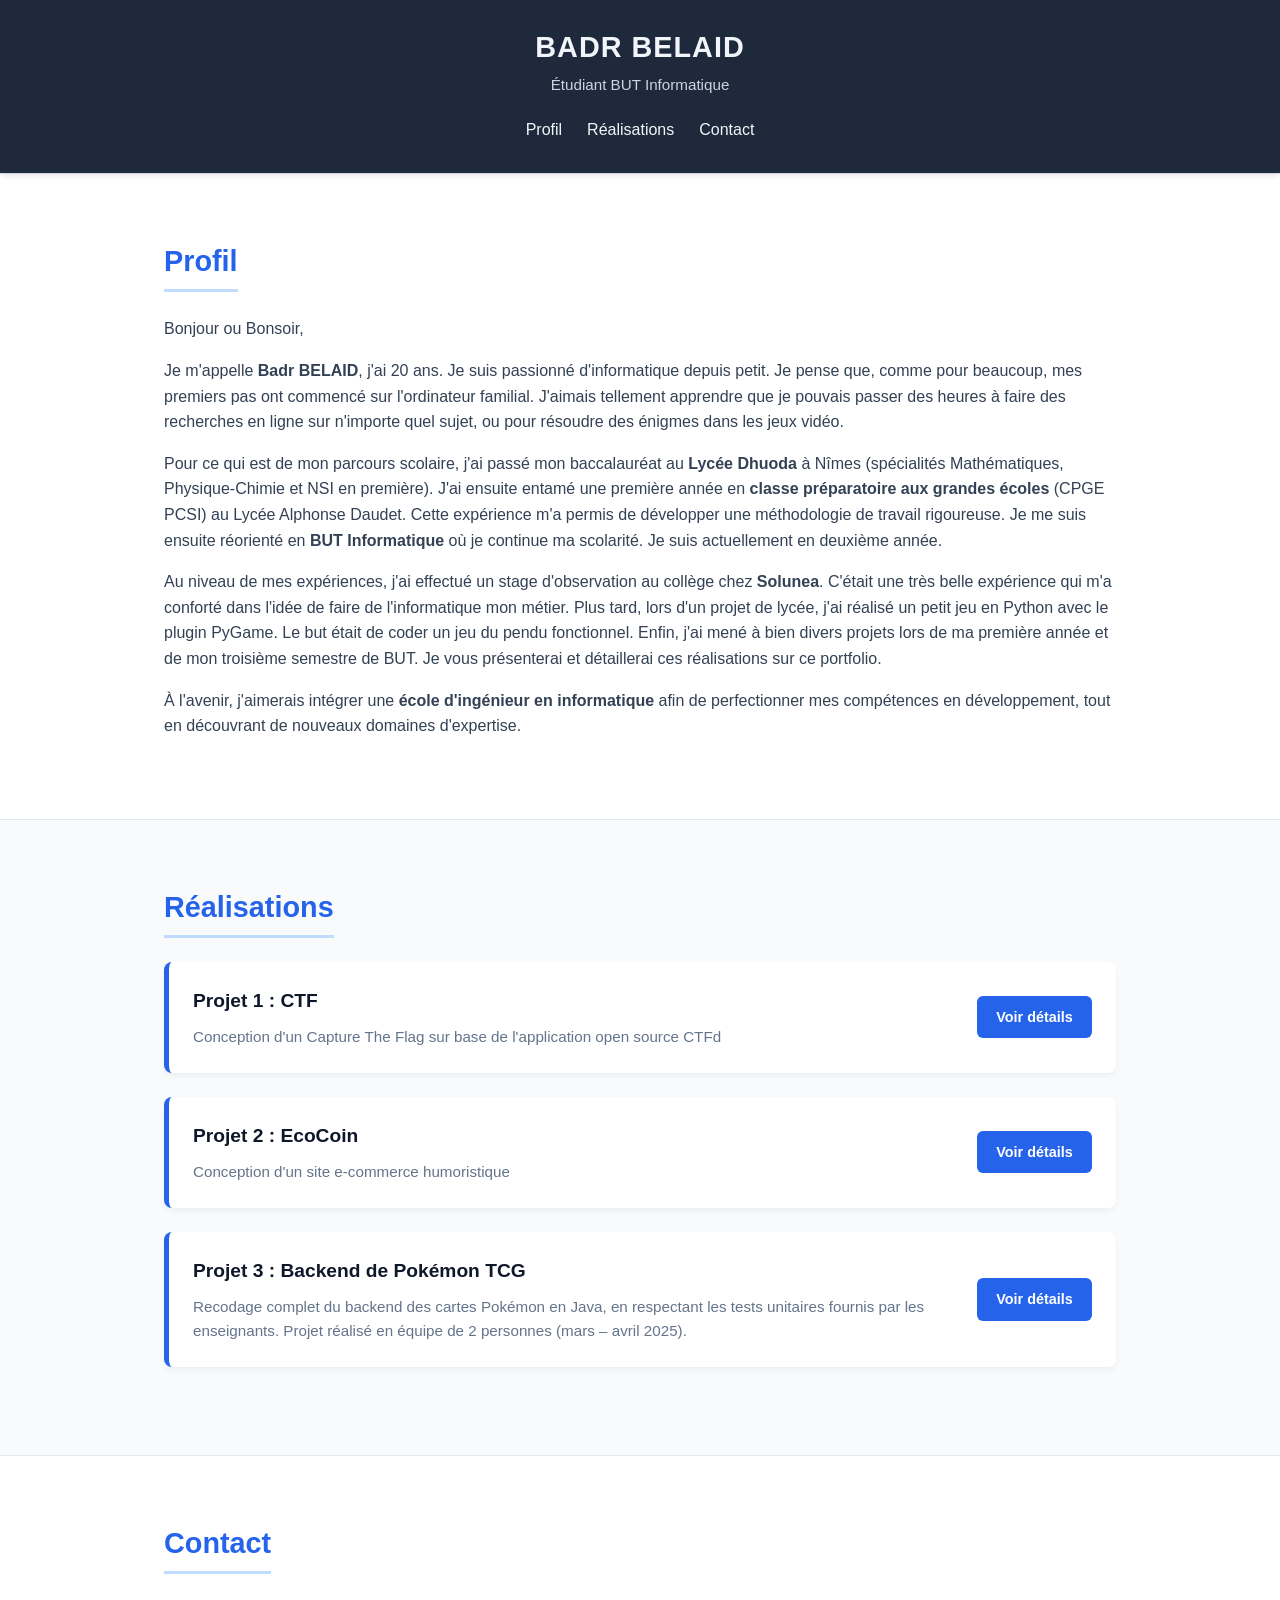
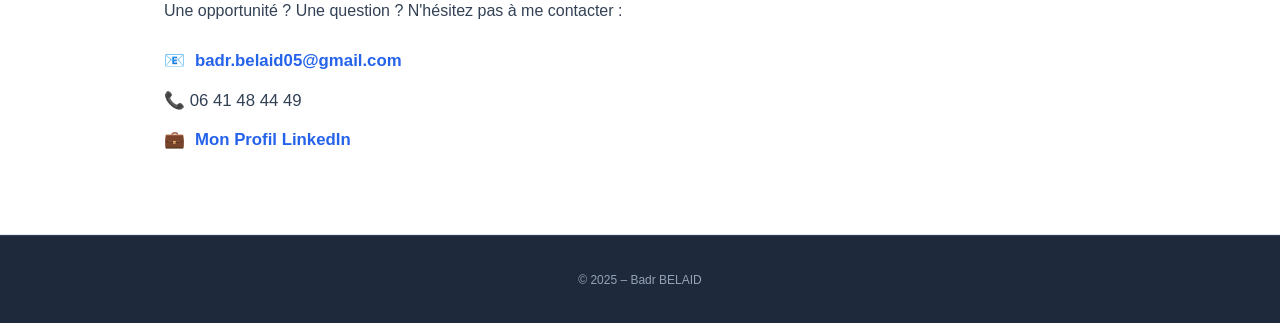
==== index.html @ 906e1cc4 "Add files via upload" ====
<!DOCTYPE html>
<html lang="fr">
<head>
  <meta charset="UTF-8" />
  <title>Portfolio – Badr BELAID</title>
  <meta name="viewport" content="width=device-width, initial-scale=1.0" />
  <link rel="stylesheet" href="style.css">
</head>
<body>

<header class="header">
  <div class="inner">
    <h1 class="site-title">Badr BELAID</h1>
    <p class="site-subtitle">Étudiant BUT Informatique</p>
    <nav class="nav">
      <a href="#about">Profil</a>
      <a href="#work">Réalisations</a>
      <a href="#contact">Contact</a>
    </nav>
  </div>
</header>

<main>
<section id="about" class="block block-alt">
    <div class="inner">
      <h2>Profil</h2>
      
      <p>Bonjour ou Bonsoir,</p>

      <p>
        Je m'appelle <strong>Badr BELAID</strong>, j'ai 20 ans.
        Je suis passionné d'informatique depuis petit. Je pense que, comme pour beaucoup, mes premiers pas ont commencé sur l'ordinateur familial. 
        J'aimais tellement apprendre que je pouvais passer des heures à faire des recherches en ligne sur n'importe quel sujet, ou pour résoudre des énigmes dans les jeux vidéo.
      </p>

      <p>
        Pour ce qui est de mon parcours scolaire, j'ai passé mon baccalauréat au <strong>Lycée Dhuoda</strong> à Nîmes (spécialités Mathématiques, Physique-Chimie et NSI en première).
        J'ai ensuite entamé une première année en <strong>classe préparatoire aux grandes écoles</strong> (CPGE PCSI) au Lycée Alphonse Daudet. Cette expérience m'a permis de développer une méthodologie de travail rigoureuse.
        Je me suis ensuite réorienté en <strong>BUT Informatique</strong> où je continue ma scolarité. Je suis actuellement en deuxième année.
      </p>

      <p>
        Au niveau de mes expériences, j'ai effectué un stage d'observation au collège chez <strong>Solunea</strong>. C'était une très belle expérience qui m'a conforté dans l'idée de faire de l'informatique mon métier.
        Plus tard, lors d'un projet de lycée, j'ai réalisé un petit jeu en Python avec le plugin PyGame. Le but était de coder un jeu du pendu fonctionnel.
        Enfin, j'ai mené à bien divers projets lors de ma première année et de mon troisième semestre de BUT.
        Je vous présenterai et détaillerai ces réalisations sur ce portfolio.
      </p>

      <p>
        À l'avenir, j'aimerais intégrer une <strong>école d'ingénieur en informatique</strong> afin de perfectionner mes compétences en développement, tout en découvrant de nouveaux domaines d'expertise.
      </p>
    </div>
  </section>

  <section id="work" class="block">
    <div class="inner">
      <h2>Réalisations</h2>

      <article class="project-line">
        <div>
          <h3>Projet 1 : CTF</h3>
          <p>Conception d'un Capture The Flag sur base de l'application open source CTFd</p>
        </div>
        <a href="project1.html">Voir détails</a>
      </article>

      <article class="project-line">
        <div>
          <h3>Projet 2 : EcoCoin</h3>
          <p>Conception d'un site e-commerce humoristique</p>
        </div>
        <a href="project2.html">Voir détails</a>
      </article>

      <article class="project-line">
        <div>
          <h3>Projet 3 : Backend de Pokémon TCG</h3>
          <p>Recodage complet du backend des cartes Pokémon en Java, en respectant les tests unitaires fournis par les enseignants. Projet réalisé en équipe de 2 personnes (mars – avril 2025).</p>
        </div>
        <a href="project3.html">Voir détails</a>
      </article>

  </section>

  <section id="contact" class="block block-alt">
    <div class="inner">
      <h2>Contact</h2>
      <p>Une opportunité ? Une question ? N'hésitez pas à me contacter :</p>
      <ul class="contact-simple">
        <li>📧 <a href="mailto:badr.belaid05@gmail.com">badr.belaid05@gmail.com</a></li>
        <li>📞 06 41 48 44 49</li>
        <li>💼 <a href="https://www.linkedin.com/in/badr-belaid-394566289/" target="_blank">Mon Profil LinkedIn</a></li>
      </ul>
    </div>
  </section>
</main>

<footer class="footer">
  <small>© 2025 – Badr BELAID</small>
</footer>

</body>
</html>
---- style.css ----
/* =========================================
   1. VARIABLES & RESET (La base du design)
   ========================================= */
:root {
  /* Charte graphique */
  --primary: #2563eb;       /* Bleu "Tech" */
  --primary-dark: #1d4ed8;  /* Bleu plus foncé pour le survol */
  --text-main: #334155;     /* Gris foncé pour le texte */
  --text-light: #64748b;    /* Gris clair pour les détails */
  --bg-body: #f8fafc;       /* Fond de page très clair */
  --bg-card: #ffffff;       /* Fond des cartes (blanc) */
  --header-bg: #1e293b;     /* Header sombre */
  --header-text: #f1f5f9;   /* Texte du header */
}

/* On remet les marges à zéro pour tous les navigateurs */
* {
  box-sizing: border-box;
  margin: 0;
  padding: 0;
}
html{
  scroll-behavior: smooth;
  scroll-padding-top: 130px;
}

/* =========================================
   2. GLOBAL LAYOUT
   ========================================= */
body {
  font-family: 'Segoe UI', Roboto, Helvetica, Arial, sans-serif;
  line-height: 1.6;
  color: var(--text-main);
  background-color: var(--bg-body);
  /* Permet au footer de rester en bas même si la page est vide */
  display: flex;
  flex-direction: column;
  min-height: 100vh;
}

/* Le conteneur qui centre tout le contenu au milieu de l'écran */
.inner {
  max-width: 1000px;
  margin: 0 auto;
  padding: 0 1.5rem; /* Petite marge sur les côtés pour mobile */
}

/* Liens par défaut */
a {
  text-decoration: none;
  color: inherit;
  transition: 0.3s;
}

/* =========================================
   3. HEADER & NAVIGATION
   ========================================= */
.header {
  background-color: var(--header-bg);
  color: var(--header-text);
  padding: 1.5rem 0;
  position: sticky; /* Le menu reste collé en haut */
  top: 0;
  z-index: 1000;
  box-shadow: 0 4px 6px -1px rgba(0, 0, 0, 0.1);
  text-align: center;
}

.site-title {
  font-size: 1.8rem;
  font-weight: 700;
  letter-spacing: 1px;
  text-transform: uppercase;
  margin-bottom: 0.2rem;
}

.site-subtitle {
  font-size: 0.95rem;
  color: #cbd5e1; /* Gris très clair */
  margin-bottom: 1.2rem;
  font-weight: 300;
}

/* Barre de navigation */
.nav {
  display: flex;
  justify-content: center;
  gap: 25px;
}

.nav a {
  font-size: 1rem;
  font-weight: 500;
  padding-bottom: 5px;
  border-bottom: 2px solid transparent;
}

.nav a:hover {
  color: #60a5fa; /* Bleu clair au survol */
  border-bottom-color: #60a5fa;
}

/* =========================================
   4. SECTIONS & TYPOGRAPHIE
   ========================================= */
main {
  flex: 1; /* Pousse le footer vers le bas */
}

.block {
  padding: 4rem 0;
}

/* Section avec fond blanc pour alterner */
.block-alt {
  background-color: var(--bg-card);
  border-top: 1px solid #e2e8f0;
  border-bottom: 1px solid #e2e8f0;
}

h2 {
  color: var(--primary);
  font-size: 1.8rem;
  margin-bottom: 1.5rem;
  display: inline-block;
  border-bottom: 3px solid #bfdbfe; /* Petit soulignement bleu pâle */
  padding-bottom: 5px;
}

h3 {
  color: #0f172a;
  font-size: 1.25rem;
  margin-bottom: 0.5rem;
  font-weight: 600;
}

p {
  margin-bottom: 1rem;
  max-width: 100%; /* Évite les lignes de texte trop longues à lire */
}

ul {
  padding-left: 1.5rem;
  margin-bottom: 1rem;
}

/* =========================================
   5. COMPOSANT : CARTE PROJET (.project-line)
   ========================================= */
.project-line {
  background: var(--bg-card);
  padding: 1.5rem;
  margin-bottom: 1.5rem;
  border-radius: 8px; /* Coins arrondis */
  box-shadow: 0 4px 6px -1px rgba(0, 0, 0, 0.05); /* Ombre douce */
  border-left: 5px solid var(--primary); /* La barre bleue à gauche */
  
  display: flex;
  justify-content: space-between;
  align-items: center;
  transition: transform 0.2s ease, box-shadow 0.2s ease;
}

/* Animation au survol de la souris */
.project-line:hover {
  transform: translateY(-4px); /* La carte monte un peu */
  box-shadow: 0 10px 15px -3px rgba(0, 0, 0, 0.1);
}

.project-line h3 {
  margin-top: 0;
  font-size: 1.2rem;
}

.project-line p {
  margin-bottom: 0;
  color: var(--text-light);
  font-size: 0.95rem;
}

/* Le bouton "Voir détails" */
.project-line a {
  background-color: var(--primary);
  color: white;
  padding: 0.6rem 1.2rem;
  border-radius: 6px;
  font-weight: 600;
  font-size: 0.9rem;
  white-space: nowrap; /* Empêche le texte du bouton de passer à la ligne */
  margin-left: 1.5rem;
}

.project-line a:hover {
  background-color: var(--primary-dark);
}

/* =========================================
   6. CONTACT & FOOTER
   ========================================= */
.contact-simple {
  list-style: none;
  padding: 0;
  margin-top: 1.5rem;
}

.contact-simple li {
  margin-bottom: 0.8rem;
  font-size: 1.05rem;
  display: flex;
  align-items: center;
  gap: 10px;
}

.contact-simple a {
  color: var(--primary);
  font-weight: 600;
}

.contact-simple a:hover {
  text-decoration: underline;
}

.footer {
  background-color: var(--header-bg);
  color: #94a3b8;
  text-align: center;
  padding: 2rem 1rem;
  font-size: 0.9rem;
  margin-top: auto;
  border-top: 1px solid #334155;
}

/* =========================================
   7. IMAGES DANS LES PROJETS
   ========================================= */
img {
  max-width: 100%;
  height: auto;
  border-radius: 4px;
}

/* Bouton rouge pour la vidéo */
.button-red {
  background-color: #e74c3c; /* Rouge vif */
  color: #ffffff; /* Texte blanc */
  border: none;
  padding: 12px 24px;
  font-size: 16px;
  font-weight: bold;
  border-radius: 6px;
  cursor: pointer;
  transition: background-color 0.3s, transform 0.2s;
  text-decoration: none; /* Si utilisé dans un <a> */
}

.button-red:hover {
  background-color: #c0392b; /* Rouge un peu plus foncé au survol */
  transform: scale(1.05); /* Légère animation */
}

.screenshots {
  display: flex;
  flex-wrap: wrap;
  gap: 16px;
  justify-content: center;
  margin-top: 16px;
}

.screenshots img {
  max-width: 100%;
  width: 300px;
  border-radius: 8px;
  box-shadow: 0 4px 8px rgba(0,0,0,0.2);
}

/* =========================================
   8. RESPONSIVE (MOBILE)
   ========================================= */
@media (max-width: 600px) {
  /* Le menu devient plus petit */
  .site-title { font-size: 1.5rem; }
  .nav { gap: 15px; flex-wrap: wrap; }
  
  /* Les cartes projets passent en colonne */
  .project-line {
    flex-direction: column;
    align-items: flex-start;
  }
  
  .project-line a {
    margin-left: 0;
    margin-top: 1rem;
    width: 100%; /* Bouton pleine largeur sur mobile */
    text-align: center;
  }

  .header { padding: 1rem 0; }
  .block { padding: 2.5rem 0; }
}
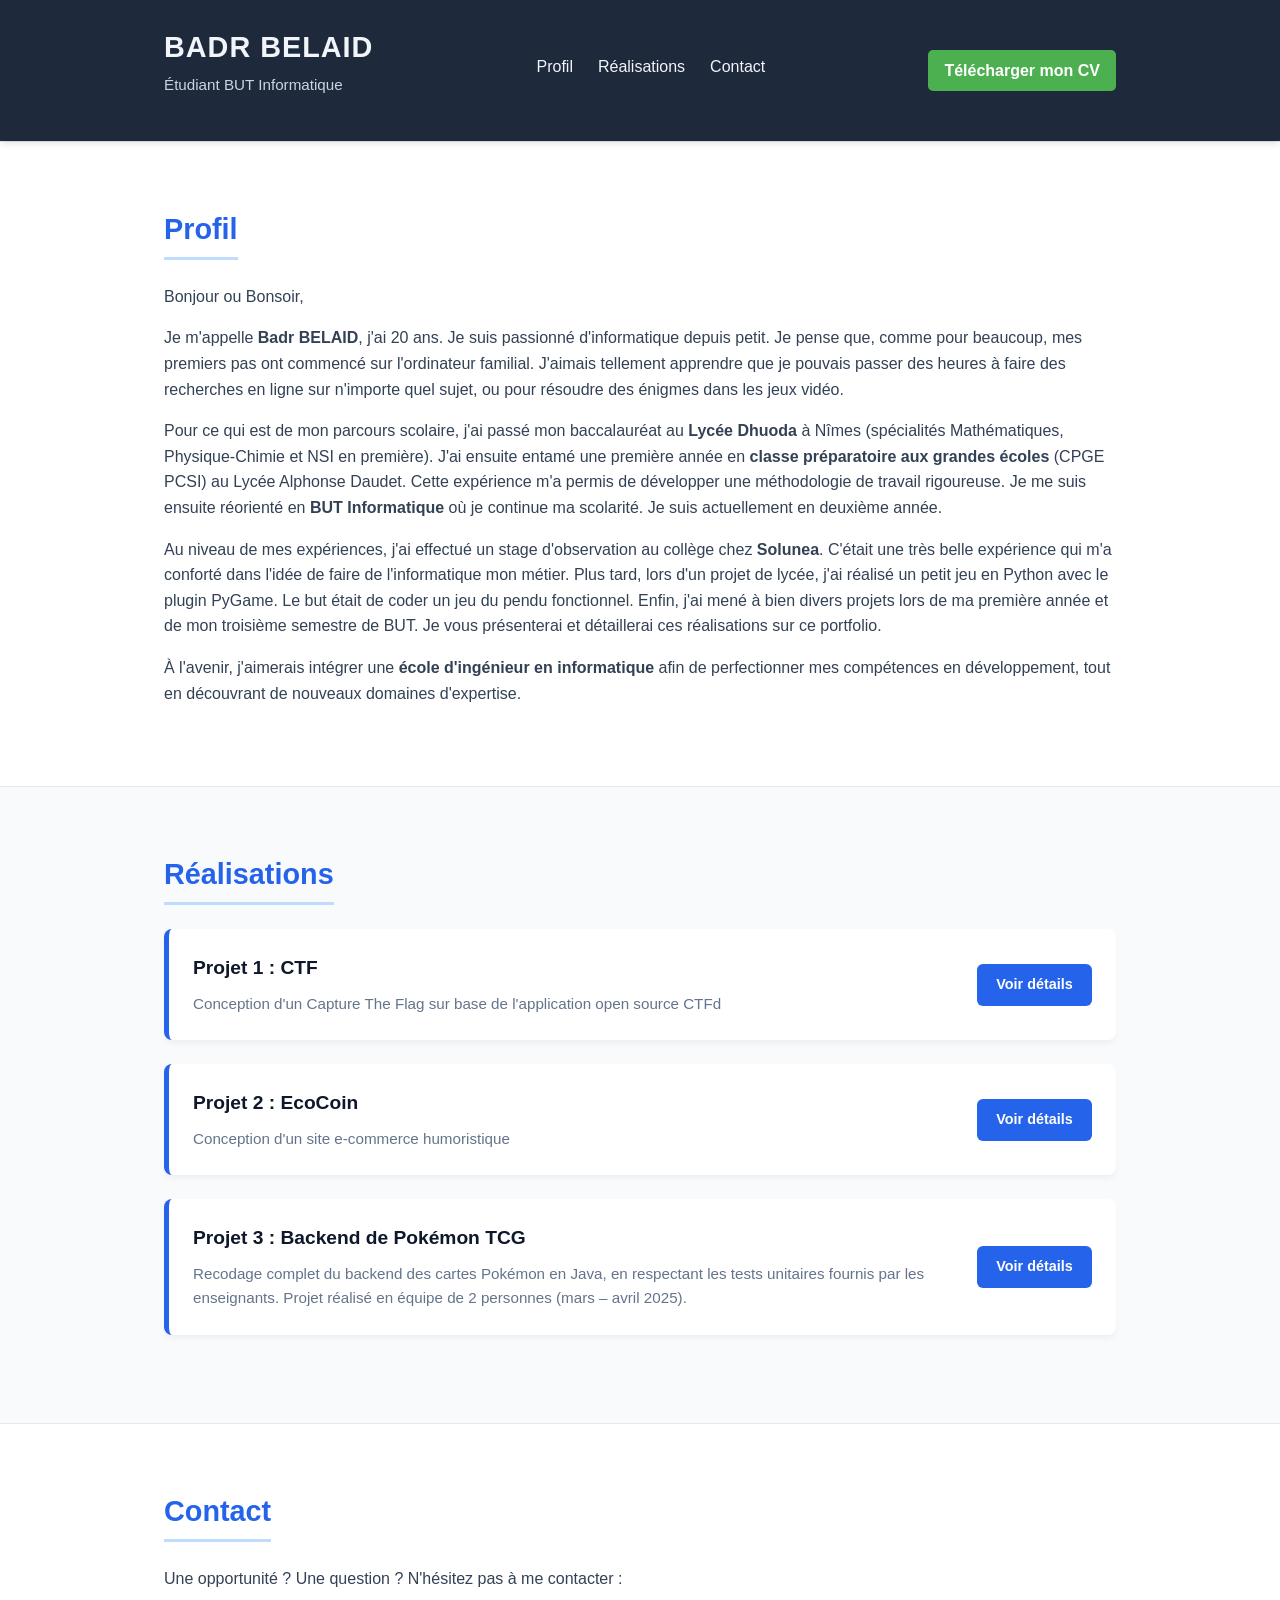
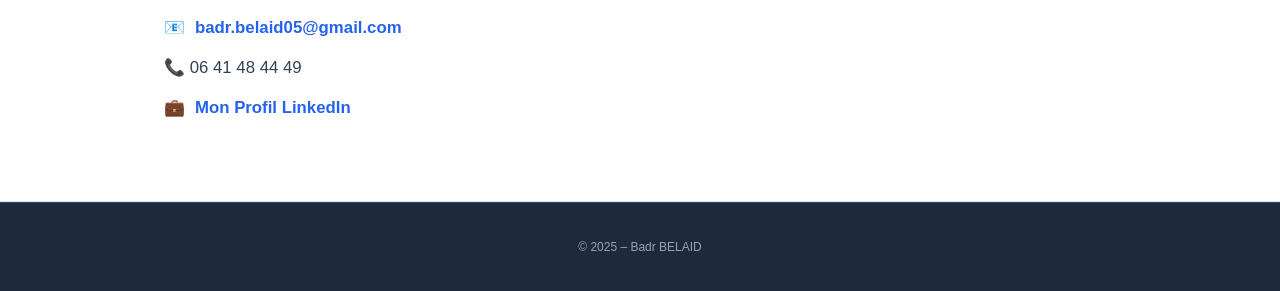
==== commit 39d8d29c: "Add files via upload" ====
--- a/index.html
+++ b/index.html
@@ -9,16 +9,20 @@
 <body>
 
 <header class="header">
-  <div class="inner">
-    <h1 class="site-title">Badr BELAID</h1>
-    <p class="site-subtitle">Étudiant BUT Informatique</p>
+  <div class="inner header-inner">
+    <div class="header-left">
+      <h1 class="site-title">Badr BELAID</h1>
+      <p class="site-subtitle">Étudiant BUT Informatique</p>
+    </div>
     <nav class="nav">
-      <a href="#about">Profil</a>
-      <a href="#work">Réalisations</a>
-      <a href="#contact">Contact</a>
+    <a href="index.html#about">Profil</a>
+    <a href="index.html#work">Réalisations</a>
+    <a href="index.html#contact">Contact</a>
     </nav>
+    <a href="CV BELAID Badr.pdf" download class="cv-button">Télécharger mon CV</a>
   </div>
 </header>
+
 
 <main>
 <section id="about" class="block block-alt">
--- a/style.css
+++ b/style.css
@@ -273,6 +273,64 @@
   box-shadow: 0 4px 8px rgba(0,0,0,0.2);
 }
 
+.nav button {
+  background-color: #4CAF50;
+  color: white;
+  border: none;
+  padding: 8px 16px;
+  cursor: pointer;
+  font-size: 14px;
+  border-radius: 5px;
+  margin-left: 10px;
+}
+
+.nav button:hover {
+  background-color: #45a049;
+}
+.header-inner {
+  display: flex;
+  align-items: center;
+  justify-content: space-between; /* espace entre titre, nav et bouton */
+  flex-wrap: wrap;
+}
+
+.header-left {
+  text-align: left;
+}
+
+/* Bouton CV */
+.cv-button {
+  background-color: #4CAF50;
+  color: white;
+  padding: 8px 16px;
+  border-radius: 5px;
+  font-weight: 600;
+  text-decoration: none;
+}
+
+.cv-button:hover {
+  background-color: #45a049;
+}
+
+/* Responsive */
+@media (max-width: 600px) {
+  .header-inner {
+    flex-direction: column;
+    align-items: center;
+  }
+
+  .header-left, .nav, .cv-button {
+    text-align: center;
+    margin-bottom: 0.5rem;
+  }
+
+  .cv-button {
+    width: 100%;
+  }
+}
+
+
+
 /* =========================================
    8. RESPONSIVE (MOBILE)
    ========================================= */
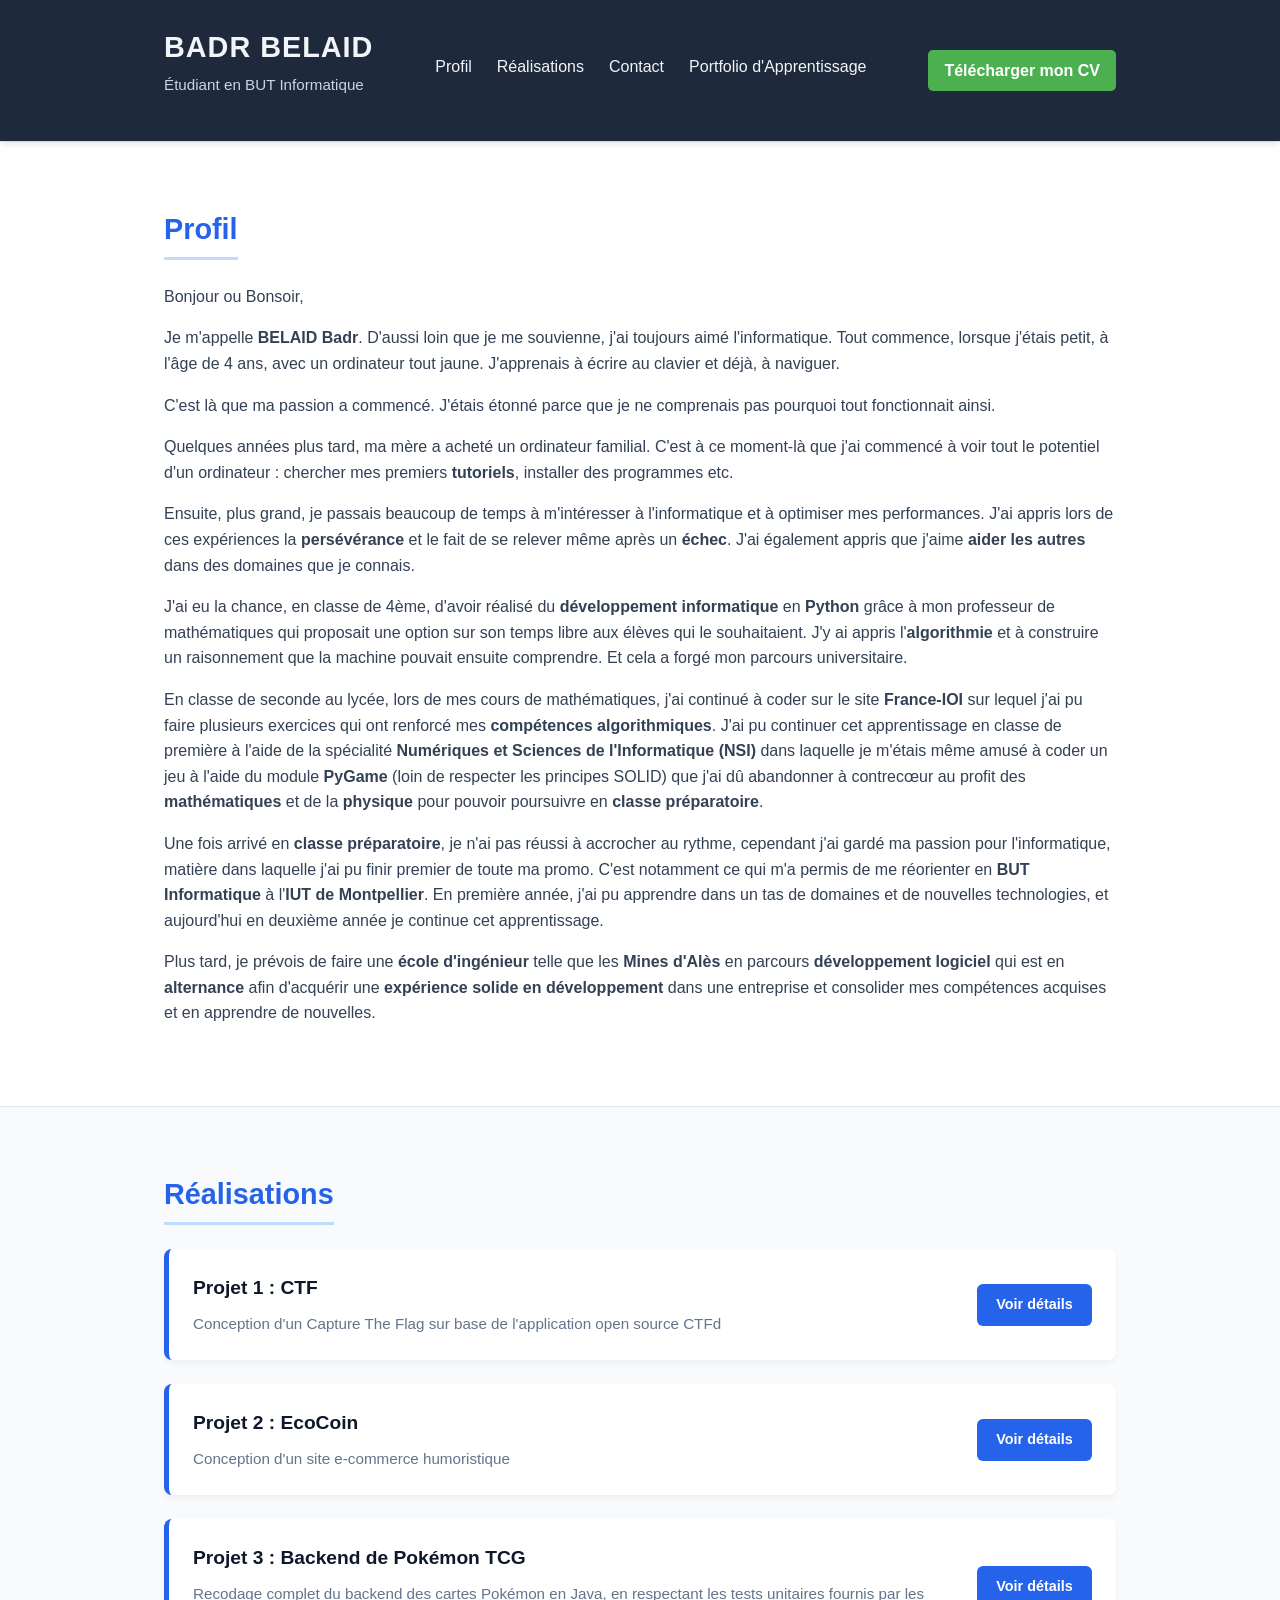
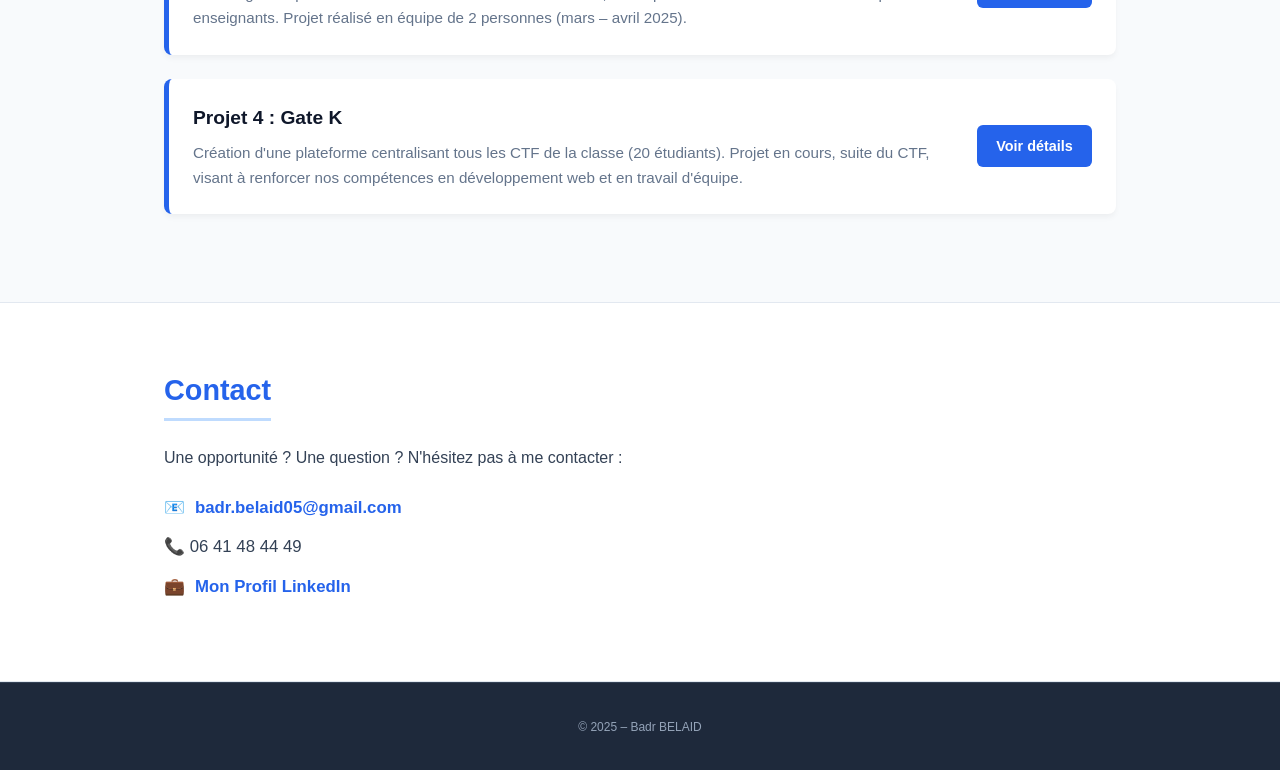
==== commit 7c06046e: "Mise à jour de mon portfolio" ====
--- a/index.html
+++ b/index.html
@@ -9,18 +9,19 @@
 <body>
 
 <header class="header">
-  <div class="inner header-inner">
-    <div class="header-left">
-      <h1 class="site-title">Badr BELAID</h1>
-      <p class="site-subtitle">Étudiant BUT Informatique</p>
+    <div class="inner header-inner">
+        <div class="header-left">
+            <h1 class="site-title">Badr BELAID</h1>
+            <p class="site-subtitle">Étudiant en BUT Informatique</p>
+        </div>
+        <nav class="nav">
+            <a href="index.html#about">Profil</a>
+            <a href="index.html#work">Réalisations</a>
+            <a href="index.html#contact">Contact</a>
+            <a href="apprentissage.html">Portfolio d'Apprentissage</a>
+        </nav>
+        <a href="CV BELAID Badr.pdf" download class="cv-button">Télécharger mon CV</a>
     </div>
-    <nav class="nav">
-    <a href="index.html#about">Profil</a>
-    <a href="index.html#work">Réalisations</a>
-    <a href="index.html#contact">Contact</a>
-    </nav>
-    <a href="CV BELAID Badr.pdf" download class="cv-button">Télécharger mon CV</a>
-  </div>
 </header>
 
 
@@ -31,28 +32,21 @@
       
       <p>Bonjour ou Bonsoir,</p>
 
-      <p>
-        Je m'appelle <strong>Badr BELAID</strong>, j'ai 20 ans.
-        Je suis passionné d'informatique depuis petit. Je pense que, comme pour beaucoup, mes premiers pas ont commencé sur l'ordinateur familial. 
-        J'aimais tellement apprendre que je pouvais passer des heures à faire des recherches en ligne sur n'importe quel sujet, ou pour résoudre des énigmes dans les jeux vidéo.
-      </p>
+        <p>Je m'appelle <strong>BELAID Badr</strong>. D'aussi loin que je me souvienne, j'ai toujours aimé l'informatique. Tout commence, lorsque j'étais petit, à l'âge de 4 ans, avec un ordinateur tout jaune. J'apprenais à écrire au clavier et déjà, à naviguer.</p>
 
-      <p>
-        Pour ce qui est de mon parcours scolaire, j'ai passé mon baccalauréat au <strong>Lycée Dhuoda</strong> à Nîmes (spécialités Mathématiques, Physique-Chimie et NSI en première).
-        J'ai ensuite entamé une première année en <strong>classe préparatoire aux grandes écoles</strong> (CPGE PCSI) au Lycée Alphonse Daudet. Cette expérience m'a permis de développer une méthodologie de travail rigoureuse.
-        Je me suis ensuite réorienté en <strong>BUT Informatique</strong> où je continue ma scolarité. Je suis actuellement en deuxième année.
-      </p>
+        <p>C'est là que ma passion a commencé. J'étais étonné parce que je ne comprenais pas pourquoi tout fonctionnait ainsi.</p>
 
-      <p>
-        Au niveau de mes expériences, j'ai effectué un stage d'observation au collège chez <strong>Solunea</strong>. C'était une très belle expérience qui m'a conforté dans l'idée de faire de l'informatique mon métier.
-        Plus tard, lors d'un projet de lycée, j'ai réalisé un petit jeu en Python avec le plugin PyGame. Le but était de coder un jeu du pendu fonctionnel.
-        Enfin, j'ai mené à bien divers projets lors de ma première année et de mon troisième semestre de BUT.
-        Je vous présenterai et détaillerai ces réalisations sur ce portfolio.
-      </p>
+        <p>Quelques années plus tard, ma mère a acheté un ordinateur familial. C'est à ce moment-là que j'ai commencé à voir tout le potentiel d'un ordinateur : chercher mes premiers <strong>tutoriels</strong>, installer des programmes etc.</p>
 
-      <p>
-        À l'avenir, j'aimerais intégrer une <strong>école d'ingénieur en informatique</strong> afin de perfectionner mes compétences en développement, tout en découvrant de nouveaux domaines d'expertise.
-      </p>
+        <p>Ensuite, plus grand, je passais beaucoup de temps à m'intéresser à l'informatique et à optimiser mes performances. J'ai appris lors de ces expériences la <strong>persévérance</strong> et le fait de se relever même après un <strong>échec</strong>. J'ai également appris que j'aime <strong>aider les autres</strong> dans des domaines que je connais.</p>
+
+        <p>J'ai eu la chance, en classe de 4ème, d'avoir réalisé du <strong>développement informatique</strong> en <strong>Python</strong> grâce à mon professeur de mathématiques qui proposait une option sur son temps libre aux élèves qui le souhaitaient. J'y ai appris l'<strong>algorithmie</strong> et à construire un raisonnement que la machine pouvait ensuite comprendre. Et cela a forgé mon parcours universitaire.</p>
+
+        <p>En classe de seconde au lycée, lors de mes cours de mathématiques, j'ai continué à coder sur le site <strong>France-IOI</strong> sur lequel j'ai pu faire plusieurs exercices qui ont renforcé mes <strong>compétences algorithmiques</strong>. J'ai pu continuer cet apprentissage en classe de première à l'aide de la spécialité <strong>Numériques et Sciences de l'Informatique (NSI)</strong> dans laquelle je m'étais même amusé à coder un jeu à l'aide du module <strong>PyGame</strong> (loin de respecter les principes SOLID) que j'ai dû abandonner à contrecœur au profit des <strong>mathématiques</strong> et de la <strong>physique</strong> pour pouvoir poursuivre en <strong>classe préparatoire</strong>.</p>
+
+        <p>Une fois arrivé en <strong>classe préparatoire</strong>, je n'ai pas réussi à accrocher au rythme, cependant j'ai gardé ma passion pour l'informatique, matière dans laquelle j'ai pu finir premier de toute ma promo. C'est notamment ce qui m'a permis de me réorienter en <strong>BUT Informatique</strong> à l'<strong>IUT de Montpellier</strong>. En première année, j'ai pu apprendre dans un tas de domaines et de nouvelles technologies, et aujourd'hui en deuxième année je continue cet apprentissage.</p>
+
+        <p>Plus tard, je prévois de faire une <strong>école d'ingénieur</strong> telle que les <strong>Mines d'Alès</strong> en parcours <strong>développement logiciel</strong> qui est en <strong>alternance</strong> afin d'acquérir une <strong>expérience solide en développement</strong> dans une entreprise et consolider mes compétences acquises et en apprendre de nouvelles.</p>
     </div>
   </section>
 
@@ -84,6 +78,14 @@
         <a href="project3.html">Voir détails</a>
       </article>
 
+        <article class="project-line">
+            <div>
+                <h3>Projet 4 : Gate K</h3>
+                <p>Création d'une plateforme centralisant tous les CTF de la classe (20 étudiants). Projet en cours, suite du CTF, visant à renforcer nos compétences en développement web et en travail d'équipe.</p>
+            </div>
+            <a href="project4.html">Voir détails</a>
+        </article>
+    </div>
   </section>
 
   <section id="contact" class="block block-alt">
--- a/style.css
+++ b/style.css
@@ -13,13 +13,13 @@
   --header-text: #f1f5f9;   /* Texte du header */
 }
 
-/* On remet les marges à zéro pour tous les navigateurs */
+/* Reset global */
 * {
   box-sizing: border-box;
   margin: 0;
   padding: 0;
 }
-html{
+html {
   scroll-behavior: smooth;
   scroll-padding-top: 130px;
 }
@@ -32,20 +32,17 @@
   line-height: 1.6;
   color: var(--text-main);
   background-color: var(--bg-body);
-  /* Permet au footer de rester en bas même si la page est vide */
   display: flex;
   flex-direction: column;
   min-height: 100vh;
 }
 
-/* Le conteneur qui centre tout le contenu au milieu de l'écran */
 .inner {
   max-width: 1000px;
   margin: 0 auto;
-  padding: 0 1.5rem; /* Petite marge sur les côtés pour mobile */
-}
-
-/* Liens par défaut */
+  padding: 0 1.5rem;
+}
+
 a {
   text-decoration: none;
   color: inherit;
@@ -58,12 +55,22 @@
 .header {
   background-color: var(--header-bg);
   color: var(--header-text);
-  padding: 1.5rem 0;
-  position: sticky; /* Le menu reste collé en haut */
+  position: sticky;
   top: 0;
   z-index: 1000;
-  box-shadow: 0 4px 6px -1px rgba(0, 0, 0, 0.1);
-  text-align: center;
+  box-shadow: 0 4px 6px -1px rgba(0,0,0,0.1);
+}
+
+.header-inner {
+  display: flex;
+  align-items: center;
+  justify-content: space-between;
+  flex-wrap: wrap;
+  padding: 1.5rem;
+}
+
+.header-left {
+  text-align: left;
 }
 
 .site-title {
@@ -76,16 +83,16 @@
 
 .site-subtitle {
   font-size: 0.95rem;
-  color: #cbd5e1; /* Gris très clair */
+  color: #cbd5e1;
   margin-bottom: 1.2rem;
   font-weight: 300;
 }
 
-/* Barre de navigation */
 .nav {
   display: flex;
   justify-content: center;
   gap: 25px;
+  flex-wrap: wrap;
 }
 
 .nav a {
@@ -96,181 +103,8 @@
 }
 
 .nav a:hover {
-  color: #60a5fa; /* Bleu clair au survol */
+  color: #60a5fa;
   border-bottom-color: #60a5fa;
-}
-
-/* =========================================
-   4. SECTIONS & TYPOGRAPHIE
-   ========================================= */
-main {
-  flex: 1; /* Pousse le footer vers le bas */
-}
-
-.block {
-  padding: 4rem 0;
-}
-
-/* Section avec fond blanc pour alterner */
-.block-alt {
-  background-color: var(--bg-card);
-  border-top: 1px solid #e2e8f0;
-  border-bottom: 1px solid #e2e8f0;
-}
-
-h2 {
-  color: var(--primary);
-  font-size: 1.8rem;
-  margin-bottom: 1.5rem;
-  display: inline-block;
-  border-bottom: 3px solid #bfdbfe; /* Petit soulignement bleu pâle */
-  padding-bottom: 5px;
-}
-
-h3 {
-  color: #0f172a;
-  font-size: 1.25rem;
-  margin-bottom: 0.5rem;
-  font-weight: 600;
-}
-
-p {
-  margin-bottom: 1rem;
-  max-width: 100%; /* Évite les lignes de texte trop longues à lire */
-}
-
-ul {
-  padding-left: 1.5rem;
-  margin-bottom: 1rem;
-}
-
-/* =========================================
-   5. COMPOSANT : CARTE PROJET (.project-line)
-   ========================================= */
-.project-line {
-  background: var(--bg-card);
-  padding: 1.5rem;
-  margin-bottom: 1.5rem;
-  border-radius: 8px; /* Coins arrondis */
-  box-shadow: 0 4px 6px -1px rgba(0, 0, 0, 0.05); /* Ombre douce */
-  border-left: 5px solid var(--primary); /* La barre bleue à gauche */
-  
-  display: flex;
-  justify-content: space-between;
-  align-items: center;
-  transition: transform 0.2s ease, box-shadow 0.2s ease;
-}
-
-/* Animation au survol de la souris */
-.project-line:hover {
-  transform: translateY(-4px); /* La carte monte un peu */
-  box-shadow: 0 10px 15px -3px rgba(0, 0, 0, 0.1);
-}
-
-.project-line h3 {
-  margin-top: 0;
-  font-size: 1.2rem;
-}
-
-.project-line p {
-  margin-bottom: 0;
-  color: var(--text-light);
-  font-size: 0.95rem;
-}
-
-/* Le bouton "Voir détails" */
-.project-line a {
-  background-color: var(--primary);
-  color: white;
-  padding: 0.6rem 1.2rem;
-  border-radius: 6px;
-  font-weight: 600;
-  font-size: 0.9rem;
-  white-space: nowrap; /* Empêche le texte du bouton de passer à la ligne */
-  margin-left: 1.5rem;
-}
-
-.project-line a:hover {
-  background-color: var(--primary-dark);
-}
-
-/* =========================================
-   6. CONTACT & FOOTER
-   ========================================= */
-.contact-simple {
-  list-style: none;
-  padding: 0;
-  margin-top: 1.5rem;
-}
-
-.contact-simple li {
-  margin-bottom: 0.8rem;
-  font-size: 1.05rem;
-  display: flex;
-  align-items: center;
-  gap: 10px;
-}
-
-.contact-simple a {
-  color: var(--primary);
-  font-weight: 600;
-}
-
-.contact-simple a:hover {
-  text-decoration: underline;
-}
-
-.footer {
-  background-color: var(--header-bg);
-  color: #94a3b8;
-  text-align: center;
-  padding: 2rem 1rem;
-  font-size: 0.9rem;
-  margin-top: auto;
-  border-top: 1px solid #334155;
-}
-
-/* =========================================
-   7. IMAGES DANS LES PROJETS
-   ========================================= */
-img {
-  max-width: 100%;
-  height: auto;
-  border-radius: 4px;
-}
-
-/* Bouton rouge pour la vidéo */
-.button-red {
-  background-color: #e74c3c; /* Rouge vif */
-  color: #ffffff; /* Texte blanc */
-  border: none;
-  padding: 12px 24px;
-  font-size: 16px;
-  font-weight: bold;
-  border-radius: 6px;
-  cursor: pointer;
-  transition: background-color 0.3s, transform 0.2s;
-  text-decoration: none; /* Si utilisé dans un <a> */
-}
-
-.button-red:hover {
-  background-color: #c0392b; /* Rouge un peu plus foncé au survol */
-  transform: scale(1.05); /* Légère animation */
-}
-
-.screenshots {
-  display: flex;
-  flex-wrap: wrap;
-  gap: 16px;
-  justify-content: center;
-  margin-top: 16px;
-}
-
-.screenshots img {
-  max-width: 100%;
-  width: 300px;
-  border-radius: 8px;
-  box-shadow: 0 4px 8px rgba(0,0,0,0.2);
 }
 
 .nav button {
@@ -282,23 +116,13 @@
   font-size: 14px;
   border-radius: 5px;
   margin-left: 10px;
+  transition: 0.3s;
 }
 
 .nav button:hover {
   background-color: #45a049;
 }
-.header-inner {
-  display: flex;
-  align-items: center;
-  justify-content: space-between; /* espace entre titre, nav et bouton */
-  flex-wrap: wrap;
-}
-
-.header-left {
-  text-align: left;
-}
-
-/* Bouton CV */
+
 .cv-button {
   background-color: #4CAF50;
   color: white;
@@ -306,52 +130,210 @@
   border-radius: 5px;
   font-weight: 600;
   text-decoration: none;
+  transition: 0.3s;
 }
 
 .cv-button:hover {
   background-color: #45a049;
 }
 
-/* Responsive */
+/* =========================================
+   4. SECTIONS & TYPOGRAPHIE
+   ========================================= */
+main {
+  flex: 1;
+}
+
+.block {
+  padding: 4rem 0;
+}
+
+.block-alt {
+  background-color: var(--bg-card);
+  border-top: 1px solid #e2e8f0;
+  border-bottom: 1px solid #e2e8f0;
+}
+
+h2 {
+  color: var(--primary);
+  font-size: 1.8rem;
+  margin-bottom: 1.5rem;
+  display: inline-block;
+  border-bottom: 3px solid #bfdbfe;
+  padding-bottom: 5px;
+}
+
+h3 {
+  color: #0f172a;
+  font-size: 1.25rem;
+  margin-bottom: 0.5rem;
+  font-weight: 600;
+}
+
+p {
+  margin-bottom: 1rem;
+  max-width: 100%;
+}
+
+ul {
+  padding-left: 1.5rem;
+  margin-bottom: 1rem;
+}
+
+/* =========================================
+   5. CARTE PROJET (.project-line)
+   ========================================= */
+.project-line {
+  background: var(--bg-card);
+  padding: 1.5rem;
+  margin-bottom: 1.5rem;
+  border-radius: 8px;
+  box-shadow: 0 4px 6px -1px rgba(0,0,0,0.05);
+  border-left: 5px solid var(--primary);
+  display: flex;
+  justify-content: space-between;
+  align-items: center;
+  transition: transform 0.2s ease, box-shadow 0.2s ease;
+}
+
+.project-line:hover {
+  transform: translateY(-4px);
+  box-shadow: 0 10px 15px -3px rgba(0,0,0,0.1);
+}
+
+.project-line h3 {
+  margin-top: 0;
+  font-size: 1.2rem;
+}
+
+.project-line p {
+  margin-bottom: 0;
+  color: var(--text-light);
+  font-size: 0.95rem;
+}
+
+.project-line a {
+  background-color: var(--primary);
+  color: white;
+  padding: 0.6rem 1.2rem;
+  border-radius: 6px;
+  font-weight: 600;
+  font-size: 0.9rem;
+  white-space: nowrap;
+  margin-left: 1.5rem;
+  transition: 0.3s;
+}
+
+.project-line a:hover {
+  background-color: var(--primary-dark);
+}
+
+/* =========================================
+   6. CONTACT & FOOTER
+   ========================================= */
+.contact-simple {
+  list-style: none;
+  padding: 0;
+  margin-top: 1.5rem;
+}
+
+.contact-simple li {
+  margin-bottom: 0.8rem;
+  font-size: 1.05rem;
+  display: flex;
+  align-items: center;
+  gap: 10px;
+}
+
+.contact-simple a {
+  color: var(--primary);
+  font-weight: 600;
+}
+
+.contact-simple a:hover {
+  text-decoration: underline;
+}
+
+.footer {
+  background-color: var(--header-bg);
+  color: #94a3b8;
+  text-align: center;
+  padding: 2rem 1rem;
+  font-size: 0.9rem;
+  margin-top: auto;
+  border-top: 1px solid #334155;
+}
+
+/* =========================================
+   7. IMAGES & BOUTONS
+   ========================================= */
+img {
+  max-width: 100%;
+  height: auto;
+  border-radius: 4px;
+}
+
+.button-red {
+  background-color: #e74c3c;
+  color: #ffffff;
+  border: none;
+  padding: 12px 24px;
+  font-size: 16px;
+  font-weight: bold;
+  border-radius: 6px;
+  cursor: pointer;
+  transition: background-color 0.3s, transform 0.2s;
+  text-decoration: none;
+}
+
+.button-red:hover {
+  background-color: #c0392b;
+  transform: scale(1.05);
+}
+
+.screenshots {
+  display: flex;
+  flex-wrap: wrap;
+  gap: 16px;
+  justify-content: center;
+  margin-top: 16px;
+}
+
+.screenshots img {
+  width: 300px;
+  border-radius: 8px;
+  box-shadow: 0 4px 8px rgba(0,0,0,0.2);
+}
+
+.apprentissage {
+    color: var(--primary);
+    text-decoration: underline;
+    text-underline-offset: 3px;
+    transition: color 0.2s ease;
+}
+
+.apprentissage:hover {
+    color: var(--primary-dark);
+}
+
+/* =========================================
+   8. RESPONSIVE
+   ========================================= */
 @media (max-width: 600px) {
-  .header-inner {
-    flex-direction: column;
-    align-items: center;
-  }
-
-  .header-left, .nav, .cv-button {
-    text-align: center;
-    margin-bottom: 0.5rem;
-  }
-
-  .cv-button {
-    width: 100%;
-  }
-}
-
-
-
-/* =========================================
-   8. RESPONSIVE (MOBILE)
-   ========================================= */
-@media (max-width: 600px) {
-  /* Le menu devient plus petit */
   .site-title { font-size: 1.5rem; }
   .nav { gap: 15px; flex-wrap: wrap; }
-  
-  /* Les cartes projets passent en colonne */
+  .header-inner { flex-direction: column; align-items: center; padding: 1rem; }
+  .header-left, .nav, .cv-button { text-align: center; margin-bottom: 0.5rem; }
+  .cv-button { width: 100%; }
+  .block { padding: 2.5rem 0; }
   .project-line {
     flex-direction: column;
     align-items: flex-start;
   }
-  
   .project-line a {
     margin-left: 0;
     margin-top: 1rem;
-    width: 100%; /* Bouton pleine largeur sur mobile */
+    width: 100%;
     text-align: center;
   }
-
-  .header { padding: 1rem 0; }
-  .block { padding: 2.5rem 0; }
-}+}
